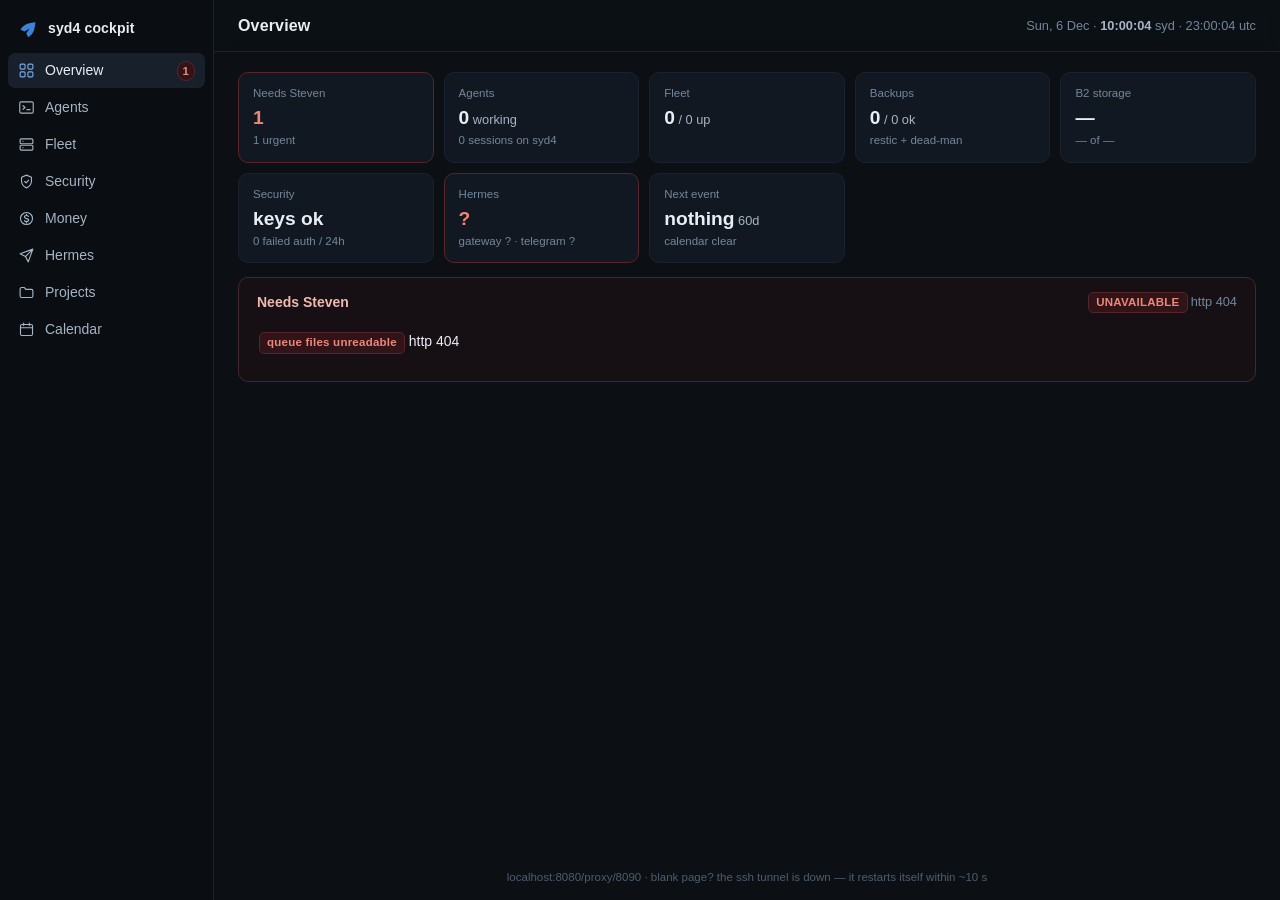
==== provisioning/workstation/dashboard-app/index.html @ ba3c8ef2 "dashboard redesign: SaaS cockpit app + live read-only agent terminals Replace the regenerated static" ====
<!doctype html>
<html lang="en">
<head>
<meta charset="utf-8">
<meta name="viewport" content="width=device-width, initial-scale=1">
<title>syd4 · cockpit</title>
<link rel="icon" href="data:image/svg+xml,%3Csvg xmlns='http://www.w3.org/2000/svg' viewBox='0 0 24 24'%3E%3Cpath fill='%233d82d9' d='M3 13c4-8 12-8 18-9-1 6-1 14-9 18l-2-5 4-6-6 4z'/%3E%3C/svg%3E">
<link rel="stylesheet" href="style.css">
<!-- tracked static app (dashboard redesign 2026-07-19). All names arrive at
     runtime via the untracked JSON under data/ - keep this file generic.
     Every fetch path in the app is RELATIVE: the page is served through
     code-server's /proxy/8090/ prefix and an absolute path escapes it. -->
</head>
<body>

<aside id="workrail" aria-label="primary">
  <div class="rail-brand">
    <svg viewBox="0 0 24 24" aria-hidden="true"><path d="M3 13c4-8 12-8 18-9-1 6-1 14-9 18l-2-5 4-6-6 4z"/></svg>
    <span class="rail-label">syd4 cockpit</span>
  </div>
  <nav id="rail-nav">
    <a href="#/overview" data-route="overview">
      <svg viewBox="0 0 24 24"><rect x="3" y="3" width="7" height="7" rx="1.5"/><rect x="14" y="3" width="7" height="7" rx="1.5"/><rect x="3" y="14" width="7" height="7" rx="1.5"/><rect x="14" y="14" width="7" height="7" rx="1.5"/></svg>
      <span class="rail-label">Overview</span><b class="rail-badge" id="badge-needs" hidden></b>
    </a>
    <a href="#/agents" data-route="agents">
      <svg viewBox="0 0 24 24"><rect x="2.5" y="4" width="19" height="16" rx="2"/><path d="M7 9.5l3 2.5-3 2.5M12.5 15H17"/></svg>
      <span class="rail-label">Agents</span><b class="rail-badge" id="badge-agents" hidden></b>
    </a>
    <a href="#/fleet" data-route="fleet">
      <svg viewBox="0 0 24 24"><rect x="3" y="4" width="18" height="7" rx="1.5"/><rect x="3" y="13" width="18" height="7" rx="1.5"/><path d="M7 7.5h.01M7 16.5h.01"/></svg>
      <span class="rail-label">Fleet</span><b class="rail-badge" id="badge-fleet" hidden></b>
    </a>
    <a href="#/security" data-route="security">
      <svg viewBox="0 0 24 24"><path d="M12 3l7 3v5c0 5-3.5 8.5-7 10-3.5-1.5-7-5-7-10V6z"/><path d="M9.5 12l2 2 3.5-4"/></svg>
      <span class="rail-label">Security</span><b class="rail-badge" id="badge-security" hidden></b>
    </a>
    <a href="#/money" data-route="money">
      <svg viewBox="0 0 24 24"><circle cx="12" cy="12" r="8.5"/><path d="M14.8 9.2c-.6-.9-1.6-1.4-2.8-1.4-1.7 0-3 .9-3 2.2 0 2.9 6 1.5 6 4.2 0 1.3-1.3 2.2-3 2.2-1.2 0-2.2-.5-2.8-1.4M12 6v1.8M12 16.4v1.8"/></svg>
      <span class="rail-label">Money</span><b class="rail-badge" id="badge-money" hidden></b>
    </a>
    <a href="#/hermes" data-route="hermes" class="rail-hermes">
      <svg viewBox="0 0 24 24"><path d="M21 3L10.5 13.5M21 3l-6.5 18-4-7.5L3 9.5z"/></svg>
      <span class="rail-label">Hermes</span><b class="rail-badge" id="badge-hermes" hidden></b>
    </a>
    <a href="#/projects" data-route="projects">
      <svg viewBox="0 0 24 24"><path d="M3 7a2 2 0 012-2h4l2 2.5h8a2 2 0 012 2V17a2 2 0 01-2 2H5a2 2 0 01-2-2z"/></svg>
      <span class="rail-label">Projects</span>
    </a>
    <a href="#/calendar" data-route="calendar">
      <svg viewBox="0 0 24 24"><rect x="3.5" y="5" width="17" height="15.5" rx="2"/><path d="M3.5 9.5h17M8 3v3.5M16 3v3.5"/></svg>
      <span class="rail-label">Calendar</span>
    </a>
  </nav>
  <div class="rail-foot">
    <span class="rail-label" id="rail-uptime">—</span>
  </div>
</aside>

<div id="shell">
  <header id="topbar">
    <h1 id="page-title">Overview</h1>
    <span id="page-age" class="age-pill" hidden></span>
    <span id="paused-pill" class="age-pill" hidden>paused — tab hidden</span>
    <div class="clock"><span id="clk">…</span></div>
  </header>

  <main id="content">

    <div class="page" data-page="overview">
      <div id="tiles" class="tile-row" aria-label="status tiles"></div>
      <section id="needs-steven">
        <h2>Needs Steven <span class="sec-age" data-domain="needs"></span></h2>
        <div class="sec-body" id="needs-body"><div class="skel"></div></div>
      </section>
    </div>

    <div class="page" data-page="agents" hidden>
      <section id="agents">
        <h2>Agents <span class="sec-age" data-domain="agents"></span></h2>
        <div class="sec-body" id="agents-body"><div class="skel"></div></div>
      </section>
      <section id="terminals">
        <h2>Live terminals <span class="dim h2-note">read-only mirrors · capture, never attach</span></h2>
        <div id="term-grid"></div>
      </section>
    </div>

    <div class="page" data-page="fleet" hidden>
      <section id="fleet">
        <h2>Fleet health <span class="sec-age" data-domain="fleet"></span></h2>
        <div class="sec-body" id="fleet-body"><div class="skel"></div></div>
      </section>
    </div>

    <div class="page" data-page="security" hidden>
      <section id="security">
        <h2>Security <span class="sec-age" data-domain="security"></span></h2>
        <div class="sec-body" id="security-body"><div class="skel"></div></div>
      </section>
    </div>

    <div class="page" data-page="money" hidden>
      <section id="money">
        <h2>Money <span class="sec-age" data-domain="money"></span></h2>
        <div class="sec-body" id="money-body"><div class="skel"></div></div>
      </section>
    </div>

    <div class="page" data-page="hermes" hidden>
      <section id="hermes">
        <h2><img src="assets/hermes-logo.png" alt="" onerror="this.hidden=true">Hermes
            <span class="sec-age" data-domain="hermes"></span></h2>
        <div class="sec-body" id="hermes-body"><div class="skel"></div></div>
      </section>
      <section id="hermes-journal">
        <h2>Gateway journal <span class="dim h2-note">syd3 · live tail over the primed ssh master</span></h2>
        <div class="sec-body"><pre id="journal-pre" class="term journal">connecting…</pre></div>
      </section>
    </div>

    <div class="page" data-page="projects" hidden>
      <section id="projects">
        <h2>Projects <span class="sec-age" data-domain="projects"></span></h2>
        <div class="sec-body" id="projects-body"><div class="skel"></div></div>
      </section>
    </div>

    <div class="page" data-page="calendar" hidden>
      <section id="calendar">
        <h2>Calendar <span class="sec-age" data-domain="calendar"></span></h2>
        <div class="sec-body" id="calendar-body"><div class="skel"></div></div>
      </section>
      <section id="migration">
        <h2>Migration <span class="sec-age" data-domain="migration"></span></h2>
        <div class="sec-body" id="migration-body"><div class="skel"></div></div>
      </section>
    </div>

  </main>
  <footer>localhost:8080/proxy/8090 · blank page? the ssh tunnel is down — it restarts itself within ~10 s</footer>
</div>

<div id="tip" hidden></div>

<script src="ansi.js"></script>
<script src="charts.js"></script>
<script src="term.js"></script>
<script src="app.js"></script>
</body>
</html>
---- provisioning/workstation/dashboard-app/style.css ----
/* syd4 cockpit — tracked design system (redesign 2026-07-19).
   Heritage: the v3 steel-blue dark cockpit; register: product (dense, calm,
   restrained). Chart palette validated with the dataviz six-checks against
   surface #12161d: teal #1da3a3 / gold #b98d1f / crimson #d1495e / azure
   #3d82d9 (all-pairs CVD pass; idle/opaque stay neutral by design). */

:root {
  /* surfaces */
  --bg0: #0c1015;          /* body */
  --bg1: #121821;          /* panel */
  --bg2: #18202c;          /* raised: hover rows, chips, inputs */
  --bg3: #1f2937;          /* pressed / selected */
  --term-bg: #0a0e14;      /* terminal wells */
  --border: #232e3d;
  --border-soft: #1a2230;
  /* ink — muted floor #72879c holds 4.5:1 on --bg1 */
  --ink: #e9eef4;
  --ink2: #a6b5c4;
  --ink3: #72879c;
  --ink-faint: #4c5d70;    /* decorative only, never body text */
  /* accent (interactive, single-series charts) */
  --accent: #3d82d9;
  --accent-ink: #77aae6;
  /* status text + tint pairs (badges/chips: text always ≥4.5:1 on its tint) */
  --ok: #4ec99a;     --ok-bg: #12281d;    --ok-line: #1e4634;
  --warn: #e8bd6d;   --warn-bg: #2b2113;  --warn-line: #4d3c1d;
  --bad: #ef8779;    --bad-bg: #301418;   --bad-line: #57242a;
  /* chart marks (dark-band, validated) */
  --c-good: #1da3a3; --c-warn: #b98d1f; --c-bad: #d1495e; --c-accent: #3d82d9;
  --c-neutral: #46586c;
  /* hermes brand (heritage gold, kept) */
  --hermes: #ffd700; --hermes-dim: #c89222; --hermes-line: #6b5106; --hermes-bg: #171307;
  /* terminal ANSI theme (--t0..--t15) */
  --t0:#1c2532; --t1:#ef8779; --t2:#4ec99a; --t3:#e8bd6d; --t4:#77aae6;
  --t5:#c39ae4; --t6:#5fc6d6; --t7:#c3cdd8; --t8:#647a90; --t9:#f5a396;
  --t10:#79dcb2; --t11:#f2d193; --t12:#9dc6f2; --t13:#dcc0f0; --t14:#8adbe8;
  --t15:#f3f7fb; --term-fg: #cdd6e0;
  /* geometry */
  --rail-w: 214px; --rail-w-min: 62px; --topbar-h: 52px;
  --radius: 10px; --radius-s: 6px;
  /* type — fixed rem scale, ~1.16 ratio */
  --fs-0: .72rem; --fs-1: .8rem; --fs-2: .875rem; --fs-3: 1rem;
  --fs-4: 1.2rem; --fs-5: 1.5rem;
  --mono: ui-monospace, 'SF Mono', Menlo, Consolas, monospace;
  /* z scale */
  --z-rail: 30; --z-topbar: 20; --z-tip: 50;
  --ease: cubic-bezier(.22,.61,.36,1);
}

* { box-sizing: border-box; }
html { height: 100%; }
body {
  margin: 0; min-height: 100%;
  background: var(--bg0); color: var(--ink);
  font: 400 var(--fs-2)/1.5 -apple-system, BlinkMacSystemFont, 'Segoe UI', Inter, sans-serif;
  font-variant-numeric: tabular-nums;
}
a { color: var(--accent-ink); text-decoration: none; }
a:hover { text-decoration: underline; }
:focus-visible { outline: 2px solid var(--accent); outline-offset: 2px; border-radius: 3px; }
h1, h2, h3 { text-wrap: balance; }

/* ---- workrail ------------------------------------------------------------ */

#workrail {
  position: fixed; inset: 0 auto 0 0; width: var(--rail-w); z-index: var(--z-rail);
  display: flex; flex-direction: column;
  background: #0a0d12; border-right: 1px solid var(--border-soft);
  padding: 10px 8px;
}
.rail-brand {
  display: flex; align-items: center; gap: 10px;
  padding: 8px 10px 14px; color: var(--ink);
  font-size: var(--fs-2); font-weight: 600; letter-spacing: .01em;
}
.rail-brand svg { width: 20px; height: 20px; fill: var(--accent); flex: none; }
#rail-nav { display: flex; flex-direction: column; gap: 2px; }
#rail-nav a {
  display: flex; align-items: center; gap: 10px;
  padding: 7px 10px; border-radius: 7px;
  color: var(--ink2); font-size: var(--fs-2);
  transition: background 130ms var(--ease), color 130ms var(--ease);
}
#rail-nav a:hover { background: var(--bg1); color: var(--ink); text-decoration: none; }
#rail-nav a.active { background: var(--bg2); color: var(--ink); }
#rail-nav a.active svg { stroke: var(--accent-ink); }
#rail-nav svg {
  width: 17px; height: 17px; flex: none;
  fill: none; stroke: currentColor; stroke-width: 1.6;
  stroke-linecap: round; stroke-linejoin: round;
}
#rail-nav a.rail-hermes.active svg { stroke: var(--hermes); }
.rail-badge {
  margin-left: auto; min-width: 18px; text-align: center;
  font-size: var(--fs-0); font-weight: 600; line-height: 18px;
  border-radius: 9px; padding: 0 5px;
  background: var(--bad-bg); color: var(--bad); border: 1px solid var(--bad-line);
}
.rail-badge.quiet { background: var(--bg2); color: var(--ink3); border-color: var(--border-soft); }
.rail-foot { margin-top: auto; padding: 10px; color: var(--ink3); font-size: var(--fs-0); }

/* ---- shell / topbar ------------------------------------------------------ */

#shell { margin-left: var(--rail-w); min-height: 100vh; display: flex; flex-direction: column; }
#topbar {
  position: sticky; top: 0; z-index: var(--z-topbar);
  display: flex; align-items: center; gap: 12px;
  height: var(--topbar-h); padding: 0 24px;
  background: color-mix(in srgb, var(--bg0) 88%, transparent);
  backdrop-filter: blur(6px);
  border-bottom: 1px solid var(--border-soft);
}
#page-title { font-size: var(--fs-3); font-weight: 600; margin: 0; letter-spacing: .01em; }
.clock { margin-left: auto; color: var(--ink3); font-size: var(--fs-1); }
.clock b { color: var(--ink2); font-weight: 600; }
.age-pill {
  font-size: var(--fs-0); color: var(--ink3);
  border: 1px solid var(--border-soft); border-radius: 999px;
  padding: 2px 9px; background: var(--bg1); white-space: nowrap;
}
.age-pill.stale { color: var(--warn); border-color: var(--warn-line); background: var(--warn-bg); }

main#content { flex: 1; width: 100%; max-width: 1240px; margin: 0 auto; padding: 20px 24px 40px; }
footer { color: var(--ink-faint); font-size: var(--fs-0); text-align: center; padding: 14px; }

/* page transitions: state, not choreography */
.page { animation: page-in 170ms var(--ease); }
@keyframes page-in { from { opacity: 0; transform: translateY(3px); } }

/* ---- sections ------------------------------------------------------------ */

section {
  background: var(--bg1); border: 1px solid var(--border-soft);
  border-radius: var(--radius); padding: 14px 18px 16px; margin: 0 0 14px;
}
section h2 {
  display: flex; align-items: center; gap: 10px; margin: 0 0 10px;
  font-size: var(--fs-2); font-weight: 600; color: var(--ink);
}
section h2 img { width: 20px; height: 20px; border-radius: 5px; background: #fff; }
.h2-note { font-weight: 400; }
section h3 { font-size: var(--fs-1); font-weight: 600; color: var(--ink2); margin: 14px 0 6px; }
.sec-age { margin-left: auto; font-weight: 400; font-size: var(--fs-0); color: var(--ink3); white-space: nowrap; }
.sec-age.stale { color: var(--warn); }

#needs-steven { border-color: #46262c; background: #161014; }
#needs-steven h2 { color: #f0b9b0; }

/* hermes wears its own brand */
#hermes, #hermes-journal { border-color: var(--hermes-line); background: var(--hermes-bg); }
#hermes h2, #hermes-journal h2 { color: var(--hermes); }
#hermes h3 { color: var(--hermes-dim); }
#hermes th { color: var(--hermes-dim); }

/* ---- text utilities / badges / chips ------------------------------------- */

.dim { color: var(--ink3); font-size: var(--fs-1); }
.mono { font-family: var(--mono); font-size: var(--fs-1); }
.ok { color: var(--ok); } .warn { color: var(--warn); } .bad { color: var(--bad); }
.allclear { color: var(--ok); margin: 4px 0; }

.badge {
  display: inline-block; border-radius: 5px; padding: 1px 7px;
  font-size: var(--fs-0); font-weight: 600; letter-spacing: .02em;
  background: var(--bg2); color: var(--ink2); border: 1px solid var(--border-soft);
}
.badge.ok   { background: var(--ok-bg);   color: var(--ok);   border-color: var(--ok-line); }
.badge.warn { background: var(--warn-bg); color: var(--warn); border-color: var(--warn-line); }
.badge.bad  { background: var(--bad-bg);  color: var(--bad);  border-color: var(--bad-line); }

.chip {
  display: inline-block; border-radius: 5px; padding: 1px 7px; margin: 1px 2px;
  font-size: var(--fs-0); background: var(--bg2); color: var(--ink2);
  border: 1px solid var(--border-soft);
}
.chip.ok   { background: var(--ok-bg);   color: var(--ok);   border-color: var(--ok-line); }
.chip.warn { background: var(--warn-bg); color: var(--warn); border-color: var(--warn-line); }
.chip.bad  { background: var(--bad-bg);  color: var(--bad);  border-color: var(--bad-line); }

.tag {
  display: inline-block; border-radius: 4px; padding: 1px 6px; margin-right: 8px;
  font-size: var(--fs-0); background: var(--bg2); color: var(--ink3);
  border: 1px solid var(--border-soft); white-space: nowrap;
}
.when { color: var(--ink3); font-size: var(--fs-0); margin-left: 8px; white-space: nowrap; }

/* ---- tables -------------------------------------------------------------- */

table { border-collapse: collapse; width: 100%; font-size: var(--fs-1); }
th {
  color: var(--ink3); font-weight: 500; text-align: left;
  padding: 4px 10px 6px; border-bottom: 1px solid var(--border-soft);
}
td { border-top: 1px solid var(--border-soft); padding: 7px 10px; vertical-align: top; }
tr:first-child td { border-top: 0; }
tbody tr { transition: background 130ms var(--ease); }
tbody tr:hover { background: color-mix(in srgb, var(--bg2) 55%, transparent); }
.num { text-align: right; }

/* ---- overview tiles ------------------------------------------------------ */

.tile-row {
  display: grid; grid-template-columns: repeat(auto-fit, minmax(172px, 1fr));
  gap: 10px; margin-bottom: 14px;
}
.tile {
  display: block; background: var(--bg1); border: 1px solid var(--border-soft);
  border-radius: var(--radius); padding: 12px 14px; color: var(--ink);
  transition: border-color 130ms var(--ease), background 130ms var(--ease);
}
a.tile:hover { border-color: var(--border); background: var(--bg2); text-decoration: none; }
.tile .t-label { font-size: var(--fs-0); color: var(--ink3); margin-bottom: 4px; }
.tile .t-value { font-size: var(--fs-4); font-weight: 600; line-height: 1.2; }
.tile .t-value small { font-size: var(--fs-1); font-weight: 400; color: var(--ink2); }
.tile .t-sub { font-size: var(--fs-0); color: var(--ink3); margin-top: 3px; }
.tile.alert { border-color: var(--bad-line); }
.tile.alert .t-value { color: var(--bad); }
.tile.watch { border-color: var(--warn-line); }
.tile.watch .t-value { color: var(--warn); }
.tile svg.spark { margin-top: 6px; }

/* ---- needs feed ---------------------------------------------------------- */

ul.needs { list-style: none; margin: 4px 0 0; padding: 0; }
ul.needs li {
  padding: 8px 2px; line-height: 1.55;
  border-top: 1px solid #2a1a20;
}
ul.needs li:first-child { border-top: 0; }
ul.needs li.crit b:first-of-type { color: #f0b9b0; }

/* ---- agents -------------------------------------------------------------- */

.agent-alias small { color: var(--ink3); font-weight: 400; margin-left: 6px; }

#term-grid { display: grid; grid-template-columns: repeat(auto-fit, minmax(430px, 1fr)); gap: 10px; }
.term-card {
  background: var(--term-bg); border: 1px solid var(--border-soft);
  border-radius: var(--radius); overflow: hidden;
  display: flex; flex-direction: column;
}
.term-card.expanded { grid-column: 1 / -1; }
.term-head {
  display: flex; align-items: center; gap: 8px;
  padding: 7px 10px; background: var(--bg1);
  border-bottom: 1px solid var(--border-soft); font-size: var(--fs-1);
}
.term-head .t-name { font-weight: 600; }
.term-head .t-meta { color: var(--ink3); font-size: var(--fs-0); }
.term-head .t-actions { margin-left: auto; display: flex; gap: 6px; align-items: center; }
.term-head button, .lnk-btn {
  background: var(--bg2); color: var(--ink2); border: 1px solid var(--border-soft);
  border-radius: 5px; font: 500 var(--fs-0)/1.6 inherit; padding: 1px 8px; cursor: pointer;
  transition: background 130ms var(--ease), color 130ms var(--ease);
}
.term-head button:hover, .lnk-btn:hover { background: var(--bg3); color: var(--ink); }
pre.term {
  margin: 0; padding: 10px 12px; flex: 1;
  background: var(--term-bg); color: var(--term-fg);
  font-family: var(--mono); font-size: .74rem; line-height: 1.42;
  white-space: pre; overflow: auto; height: 330px;
  overscroll-behavior: contain;
}
.term-card.expanded pre.term { height: 560px; }
pre.term.journal { height: 300px; white-space: pre-wrap; border-radius: var(--radius-s); border: 1px solid var(--border-soft); }
.term-dot { width: 7px; height: 7px; border-radius: 50%; background: var(--c-neutral); flex: none; }
.term-dot.working { background: var(--c-good); }
.term-dot.blocked { background: var(--c-warn); }
.term-dot.exited  { background: var(--c-bad); }

/* state strip (agent history) */
.strip-row { display: flex; align-items: center; gap: 10px; margin: 3px 0; }
.strip-row .s-name { width: 90px; font-size: var(--fs-0); color: var(--ink2); text-align: right; flex: none; }
svg.strip { display: block; width: 100%; height: 14px; border-radius: 3px; }
.strip-legend { display: flex; gap: 14px; margin-top: 8px; flex-wrap: wrap; }
.strip-legend span { display: inline-flex; align-items: center; gap: 6px; font-size: var(--fs-0); color: var(--ink3); }
.strip-legend i { width: 9px; height: 9px; border-radius: 2px; display: inline-block; }

/* ---- charts -------------------------------------------------------------- */

svg.spark { display: block; width: 100%; height: 40px; overflow: visible; }
svg.spark .line { fill: none; stroke: var(--c-accent); stroke-width: 1.8; vector-effect: non-scaling-stroke; }
svg.spark .fill { fill: color-mix(in srgb, var(--c-accent) 14%, transparent); stroke: none; }
svg.spark.good .line { stroke: var(--c-good); } svg.spark.good .fill { fill: color-mix(in srgb, var(--c-good) 14%, transparent); }
svg.spark.warn .line { stroke: var(--c-warn); } svg.spark.warn .fill { fill: color-mix(in srgb, var(--c-warn) 16%, transparent); }
svg.spark.bad  .line { stroke: var(--c-bad); }  svg.spark.bad  .fill { fill: color-mix(in srgb, var(--c-bad) 16%, transparent); }
svg.chart { display: block; width: 100%; overflow: visible; }
svg.chart .line { fill: none; stroke: var(--c-accent); stroke-width: 1.6; vector-effect: non-scaling-stroke; }
svg.chart .fill { fill: color-mix(in srgb, var(--c-accent) 12%, transparent); stroke: none; }
.chart-wrap { position: relative; margin: 4px 0 8px; }
.chart-wrap .glabel {
  position: absolute; left: 4px; transform: translateY(-110%);
  font-size: var(--fs-0); color: var(--ink3); pointer-events: none;
}
.chart-wrap .glabel.cap { left: auto; right: 4px; color: var(--bad); }
.chart-x { display: flex; justify-content: space-between; font-size: var(--fs-0); color: var(--ink3); margin-top: 3px; }
.gridline { stroke: var(--border-soft); stroke-width: 1; vector-effect: non-scaling-stroke; }
.cap-line { stroke: var(--c-bad); stroke-width: 1; stroke-dasharray: 4 4; vector-effect: non-scaling-stroke; }
.bar { fill: var(--c-accent); } .bar.hot { fill: var(--c-warn); }
#tip {
  position: fixed; z-index: var(--z-tip); pointer-events: none;
  background: var(--bg3); border: 1px solid var(--border); border-radius: 6px;
  color: var(--ink); font-size: var(--fs-0); padding: 4px 8px; white-space: nowrap;
  box-shadow: 0 4px 16px rgba(0,0,0,.4);
}

/* fleet cards */
.box-grid { display: grid; grid-template-columns: repeat(auto-fit, minmax(300px, 1fr)); gap: 10px; }
.box-card { background: var(--bg0); border: 1px solid var(--border-soft); border-radius: var(--radius); padding: 12px 14px; }
.box-card .b-head { display: flex; align-items: baseline; gap: 8px; margin-bottom: 2px; }
.box-card .b-head b { font-size: var(--fs-3); }
.box-card .b-role { color: var(--ink3); font-size: var(--fs-0); margin-bottom: 10px; }
.metric-row { display: grid; grid-template-columns: 1fr 1fr 1fr; gap: 10px; margin: 8px 0 10px; }
.metric .m-label { font-size: var(--fs-0); color: var(--ink3); display: flex; justify-content: space-between; }
.metric .m-label b { color: var(--ink2); font-weight: 600; }
.metric .m-label b.warn { color: var(--warn); } .metric .m-label b.bad { color: var(--bad); }
.b-foot { font-size: var(--fs-0); color: var(--ink3); display: flex; flex-wrap: wrap; gap: 4px 6px; align-items: center; }

/* ---- projects ------------------------------------------------------------ */

.btns { display: grid; grid-template-columns: repeat(auto-fit, minmax(280px, 1fr)); gap: 10px; }
a.btn {
  display: block; padding: 12px 14px; background: var(--bg0); color: var(--ink);
  border-radius: var(--radius); border: 1px solid var(--border-soft);
  transition: border-color 130ms var(--ease), background 130ms var(--ease);
}
a.btn:hover { background: var(--bg2); border-color: var(--border); text-decoration: none; }
a.btn .name { font-size: var(--fs-3); font-weight: 600; }
a.btn .sub { font-size: var(--fs-0); color: var(--ink3); margin-top: 5px; line-height: 1.5; }

/* ---- lists / cal --------------------------------------------------------- */

ul { margin: 4px 0; padding-left: 18px; }
li { margin: 3px 0; line-height: 1.5; }
ul.plain, ul.cal { list-style: none; padding-left: 0; }
.cal .when { display: inline-block; min-width: 8.5rem; color: var(--ink2); margin: 0 8px 0 0; }
pre.snip {
  background: var(--bg0); border: 1px solid var(--border-soft); border-radius: var(--radius-s);
  padding: 8px 10px; font-size: var(--fs-0); font-family: var(--mono);
  white-space: pre-wrap; max-height: 11rem; overflow-y: auto; color: var(--ink2);
}
.cols { display: grid; grid-template-columns: 1fr 1fr; gap: 16px; }

/* ---- live-comm compose + controls ---------------------------------------- */

#live-comm summary { cursor: pointer; color: var(--ink3); font-size: var(--fs-1); }
#live-comm .lc-row { display: flex; gap: 16px; flex-wrap: wrap; margin: 10px 0; }
#live-comm select, #live-comm textarea {
  background: var(--bg0); color: var(--ink); border: 1px solid var(--border);
  border-radius: var(--radius-s); font: inherit;
}
#live-comm select { padding: 4px 6px; margin-left: 6px; }
#live-comm textarea { width: 100%; padding: 9px 10px; font-size: var(--fs-1); resize: vertical; min-height: 5.5rem; }
#live-comm select:focus, #live-comm textarea:focus { outline: 2px solid var(--accent); outline-offset: 0; }
.action-btn {
  display: inline-block; background: var(--accent); color: #fff; border: 0;
  border-radius: 6px; padding: 5px 16px; font: 600 var(--fs-1)/1.6 inherit; cursor: pointer;
  transition: filter 130ms var(--ease);
}
.action-btn:hover { filter: brightness(1.12); }
.action-btn:disabled { filter: saturate(.3) brightness(.7); cursor: default; }
.ghost-btn {
  display: inline-block; background: var(--bg2); color: var(--ink2);
  border: 1px solid var(--border-soft); border-radius: 6px; padding: 4px 12px;
  font: 500 var(--fs-1)/1.6 inherit; cursor: pointer;
  transition: background 130ms var(--ease), color 130ms var(--ease);
}
.ghost-btn:hover { background: var(--bg3); color: var(--ink); }

/* ---- skeletons ----------------------------------------------------------- */

.skel {
  height: 72px; border-radius: var(--radius-s);
  background: linear-gradient(100deg, var(--bg2) 40%, var(--bg3) 50%, var(--bg2) 60%);
  background-size: 200% 100%;
  animation: shimmer 1.4s linear infinite;
}
@keyframes shimmer { to { background-position: -200% 0; } }

/* ---- responsive ---------------------------------------------------------- */

@media (max-width: 1020px) {
  #workrail { width: var(--rail-w-min); padding: 10px 6px; }
  #workrail .rail-label { display: none; }
  .rail-brand { justify-content: center; padding: 8px 0 14px; }
  #rail-nav a { justify-content: center; padding: 9px 0; }
  .rail-badge { position: absolute; transform: translate(10px, -8px); }
  #rail-nav a { position: relative; }
  #shell { margin-left: var(--rail-w-min); }
}
@media (max-width: 700px) {
  main#content { padding: 14px 12px 32px; }
  .cols { grid-template-columns: 1fr; }
  #term-grid { grid-template-columns: 1fr; }
  .metric-row { grid-template-columns: 1fr 1fr; }
  .clock span span { display: none; }
}

@media (prefers-reduced-motion: reduce) {
  .page { animation: none; }
  .skel { animation: none; }
  * { transition-duration: 0ms !important; }
}
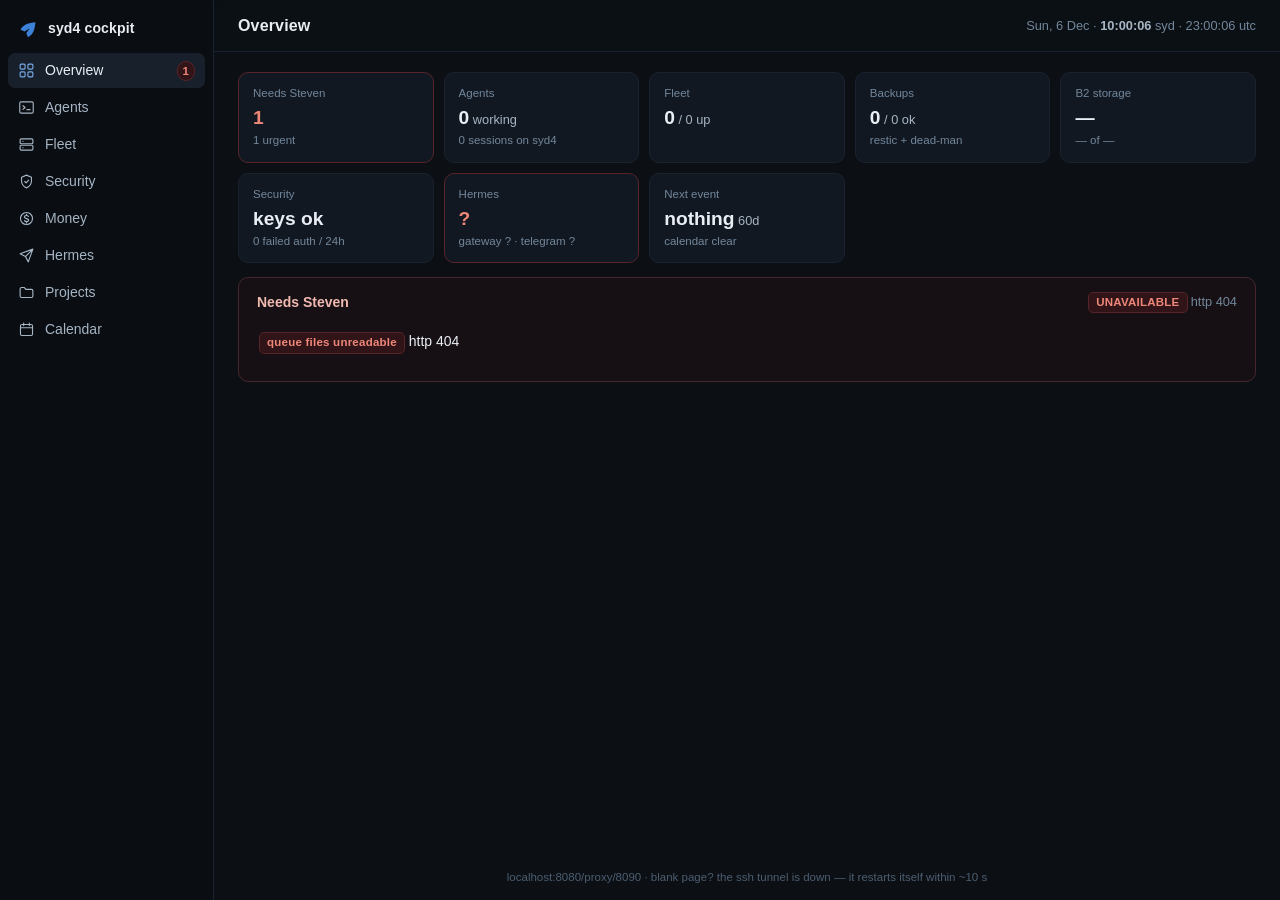
==== commit cdac8e2c: "fleet timeline charts w/ dashed capacity line + collapsible terminals (founder round 3) Fleet metric" ====
--- a/provisioning/workstation/dashboard-app/index.html
+++ b/provisioning/workstation/dashboard-app/index.html
@@ -81,7 +81,8 @@
         <div class="sec-body" id="agents-body"><div class="skel"></div></div>
       </section>
       <section id="terminals">
-        <h2>Live terminals <span class="dim h2-note">read-only mirrors · capture, never attach</span></h2>
+        <h2>Live terminals <span class="dim h2-note">read-only mirrors · capture, never attach</span>
+            <button id="term-toggle-all" class="ghost-btn" type="button">expand all</button></h2>
         <div id="term-grid"></div>
       </section>
     </div>
--- a/provisioning/workstation/dashboard-app/style.css
+++ b/provisioning/workstation/dashboard-app/style.css
@@ -233,35 +233,46 @@
 
 .agent-alias small { color: var(--ink3); font-weight: 400; margin-left: 6px; }
 
-#term-grid { display: grid; grid-template-columns: repeat(auto-fit, minmax(430px, 1fr)); gap: 10px; }
+/* live terminals: an accordion of full-width mirrors, collapsed by default */
+#term-toggle-all { margin-left: auto; }
+#term-grid { display: flex; flex-direction: column; gap: 8px; }
 .term-card {
   background: var(--term-bg); border: 1px solid var(--border-soft);
   border-radius: var(--radius); overflow: hidden;
   display: flex; flex-direction: column;
 }
-.term-card.expanded { grid-column: 1 / -1; }
 .term-head {
   display: flex; align-items: center; gap: 8px;
-  padding: 7px 10px; background: var(--bg1);
-  border-bottom: 1px solid var(--border-soft); font-size: var(--fs-1);
-}
-.term-head .t-name { font-weight: 600; }
+  padding: 0 10px 0 2px; background: var(--bg1); min-height: 38px; font-size: var(--fs-1);
+}
+.term-card.open .term-head { border-bottom: 1px solid var(--border-soft); }
+.term-toggle {
+  display: flex; align-items: center; gap: 8px; flex: 1; min-width: 0;
+  background: none; border: 0; color: var(--ink2); font: inherit;
+  text-align: left; padding: 8px 6px; cursor: pointer;
+}
+.term-toggle:hover { color: var(--ink); }
+.term-chev { color: var(--ink3); font-size: 9px; width: 10px; flex: none; }
+.term-head .t-name { font-weight: 600; color: var(--ink); }
 .term-head .t-meta { color: var(--ink3); font-size: var(--fs-0); }
-.term-head .t-actions { margin-left: auto; display: flex; gap: 6px; align-items: center; }
-.term-head button, .lnk-btn {
+.term-head .t-status.bad { color: var(--bad); }
+.term-head .t-actions { display: flex; gap: 6px; align-items: center; flex: none; }
+.term-card.collapsed .t-actions { display: none; }
+.term-card.collapsed pre.term { display: none; }
+.lnk-btn {
   background: var(--bg2); color: var(--ink2); border: 1px solid var(--border-soft);
   border-radius: 5px; font: 500 var(--fs-0)/1.6 inherit; padding: 1px 8px; cursor: pointer;
-  transition: background 130ms var(--ease), color 130ms var(--ease);
-}
-.term-head button:hover, .lnk-btn:hover { background: var(--bg3); color: var(--ink); }
+  text-decoration: none; transition: background 130ms var(--ease), color 130ms var(--ease);
+}
+.lnk-btn:hover { background: var(--bg3); color: var(--ink); text-decoration: none; }
 pre.term {
   margin: 0; padding: 10px 12px; flex: 1;
   background: var(--term-bg); color: var(--term-fg);
   font-family: var(--mono); font-size: .74rem; line-height: 1.42;
-  white-space: pre; overflow: auto; height: 330px;
+  white-space: pre; overflow: auto; height: 340px;
   overscroll-behavior: contain;
 }
-.term-card.expanded pre.term { height: 560px; }
+.term-card.tall pre.term { height: 600px; }
 pre.term.journal { height: 300px; white-space: pre-wrap; border-radius: var(--radius-s); border: 1px solid var(--border-soft); }
 .term-dot { width: 7px; height: 7px; border-radius: 50%; background: var(--c-neutral); flex: none; }
 .term-dot.working { background: var(--c-good); }
@@ -304,17 +315,25 @@
   box-shadow: 0 4px 16px rgba(0,0,0,.4);
 }
 
-/* fleet cards */
-.box-grid { display: grid; grid-template-columns: repeat(auto-fit, minmax(300px, 1fr)); gap: 10px; }
-.box-card { background: var(--bg0); border: 1px solid var(--border-soft); border-radius: var(--radius); padding: 12px 14px; }
-.box-card .b-head { display: flex; align-items: baseline; gap: 8px; margin-bottom: 2px; }
-.box-card .b-head b { font-size: var(--fs-3); }
-.box-card .b-role { color: var(--ink3); font-size: var(--fs-0); margin-bottom: 10px; }
-.metric-row { display: grid; grid-template-columns: 1fr 1fr 1fr; gap: 10px; margin: 8px 0 10px; }
-.metric .m-label { font-size: var(--fs-0); color: var(--ink3); display: flex; justify-content: space-between; }
-.metric .m-label b { color: var(--ink2); font-weight: 600; }
-.metric .m-label b.warn { color: var(--warn); } .metric .m-label b.bad { color: var(--bad); }
-.b-foot { font-size: var(--fs-0); color: var(--ink3); display: flex; flex-wrap: wrap; gap: 4px 6px; align-items: center; }
+/* fleet: one full-width row per box, capacity meters + history sparks */
+.box-row {
+  background: var(--bg0); border: 1px solid var(--border-soft);
+  border-radius: var(--radius); padding: 16px 18px; margin-bottom: 12px;
+}
+.box-row .b-head { display: flex; align-items: baseline; gap: 10px; flex-wrap: wrap; }
+.box-row .b-head b { font-size: var(--fs-4); font-weight: 600; }
+.box-row .b-role { color: var(--ink3); font-size: var(--fs-1); }
+.box-row .b-via { margin-left: auto; white-space: nowrap; }
+.b-metrics { display: grid; grid-template-columns: repeat(3, 1fr); gap: 22px; margin: 14px 0 12px; }
+.metric .m-label {
+  display: flex; justify-content: space-between; align-items: baseline; gap: 8px;
+  font-size: var(--fs-1); color: var(--ink3); margin-bottom: 6px;
+}
+.metric .m-val { color: var(--ink2); font-variant-numeric: tabular-nums; }
+.metric .m-val b { color: var(--ink); font-size: var(--fs-3); font-weight: 600; }
+.metric .m-val b.warn { color: var(--warn); } .metric .m-val b.bad { color: var(--bad); }
+.b-foot { font-size: var(--fs-0); color: var(--ink3); display: flex; flex-wrap: wrap; gap: 4px 10px; align-items: center; }
+.b-foot .b-svcs { margin-left: auto; display: flex; flex-wrap: wrap; gap: 2px; }
 
 /* ---- projects ------------------------------------------------------------ */
 
@@ -341,17 +360,40 @@
 }
 .cols { display: grid; grid-template-columns: 1fr 1fr; gap: 16px; }
 
-/* ---- live-comm compose + controls ---------------------------------------- */
-
-#live-comm summary { cursor: pointer; color: var(--ink3); font-size: var(--fs-1); }
-#live-comm .lc-row { display: flex; gap: 16px; flex-wrap: wrap; margin: 10px 0; }
-#live-comm select, #live-comm textarea {
-  background: var(--bg0); color: var(--ink); border: 1px solid var(--border);
-  border-radius: var(--radius-s); font: inherit;
-}
-#live-comm select { padding: 4px 6px; margin-left: 6px; }
-#live-comm textarea { width: 100%; padding: 9px 10px; font-size: var(--fs-1); resize: vertical; min-height: 5.5rem; }
-#live-comm select:focus, #live-comm textarea:focus { outline: 2px solid var(--accent); outline-offset: 0; }
+/* ---- live-comm composer + controls --------------------------------------- */
+
+.reset-row { margin: 14px 0 10px; }
+.composer {
+  background: var(--bg0); border: 1px solid var(--border);
+  border-radius: var(--radius); padding: 14px 16px; margin-top: 4px;
+}
+.comp-head { display: flex; gap: 10px; align-items: baseline; flex-wrap: wrap; margin-bottom: 10px; }
+.comp-title { font-weight: 600; font-size: var(--fs-2); }
+.comp-row { display: flex; gap: 10px; align-items: center; flex-wrap: wrap; margin: 8px 0; }
+.comp-label { width: 34px; text-align: right; color: var(--ink3); font-size: var(--fs-1); flex: none; }
+.comp-hint { flex-basis: 100%; margin-left: 44px; }
+.chip-picker { display: flex; gap: 6px; flex-wrap: wrap; }
+.agent-chip {
+  display: inline-flex; align-items: center; gap: 7px;
+  padding: 4px 13px; border-radius: 999px;
+  background: var(--bg2); color: var(--ink2); border: 1px solid var(--border-soft);
+  font: 500 var(--fs-1)/1.5 inherit; cursor: pointer;
+  transition: background 130ms var(--ease), border-color 130ms var(--ease), color 130ms var(--ease);
+}
+.agent-chip:hover { background: var(--bg3); color: var(--ink); }
+.agent-chip.sel {
+  background: color-mix(in srgb, var(--accent) 20%, var(--bg2));
+  border-color: var(--accent); color: var(--ink);
+}
+.composer textarea {
+  width: 100%; margin-top: 6px; padding: 9px 11px;
+  background: var(--bg1); color: var(--ink); border: 1px solid var(--border);
+  border-radius: var(--radius-s); font: inherit; font-size: var(--fs-1);
+  resize: vertical; min-height: 5rem;
+}
+.composer textarea:focus { outline: 2px solid var(--accent); outline-offset: 0; }
+.comp-actions { display: flex; gap: 14px; align-items: center; margin-top: 10px; }
+.comp-foot { margin: 10px 0 0; }
 .action-btn {
   display: inline-block; background: var(--accent); color: #fff; border: 0;
   border-radius: 6px; padding: 5px 16px; font: 600 var(--fs-1)/1.6 inherit; cursor: pointer;
@@ -392,7 +434,8 @@
   main#content { padding: 14px 12px 32px; }
   .cols { grid-template-columns: 1fr; }
   #term-grid { grid-template-columns: 1fr; }
-  .metric-row { grid-template-columns: 1fr 1fr; }
+  .b-metrics { grid-template-columns: 1fr; gap: 12px; }
+  .box-row .b-via { margin-left: 0; flex-basis: 100%; }
   .clock span span { display: none; }
 }
 
